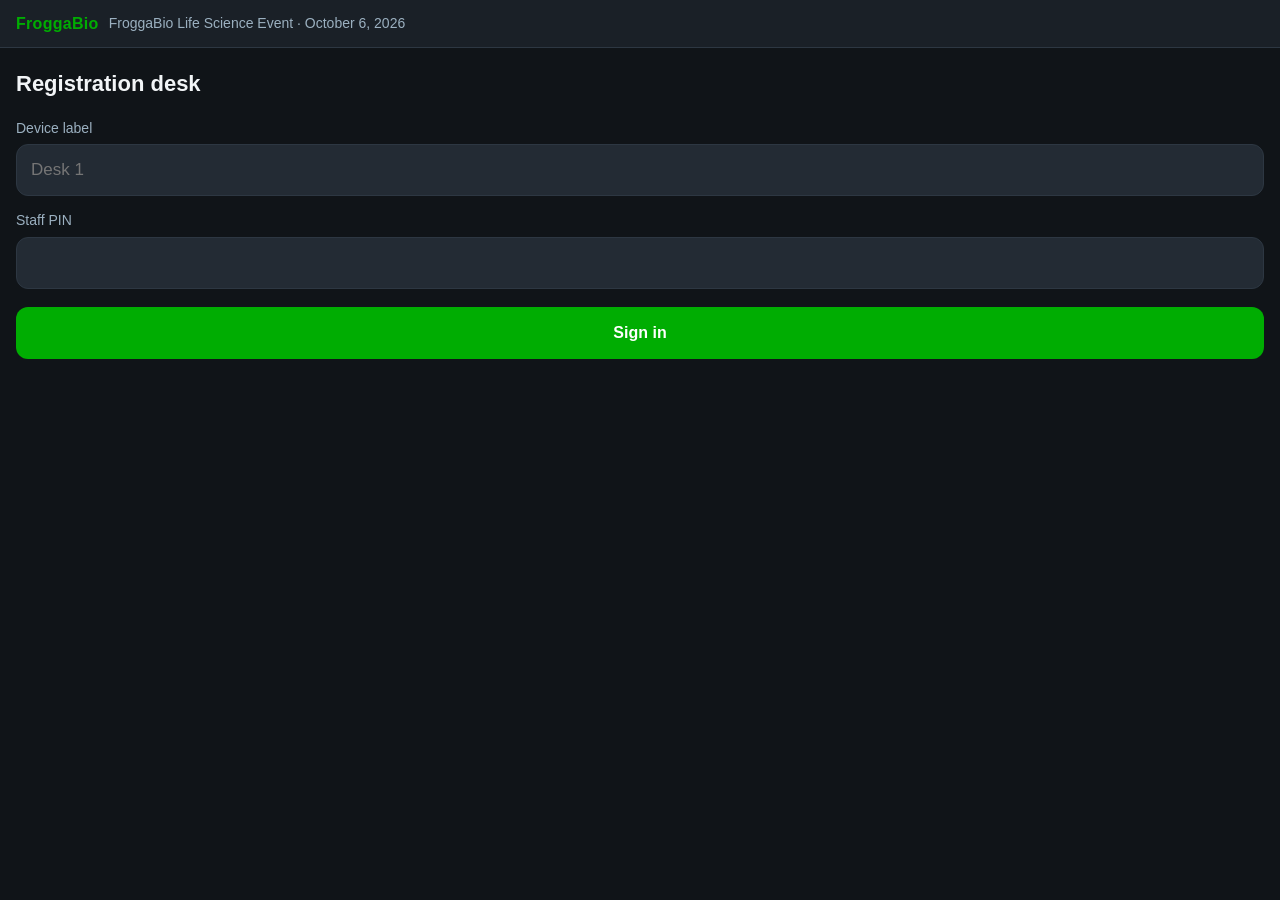
==== index.html @ 3f1a10dd "Event check-in system: HubSpot schema, QR pipeline, offline scanner Registrants get a QR by email; d" ====
<!doctype html>
<html lang="en">
<head>
<meta charset="utf-8">
<meta name="viewport" content="width=device-width, initial-scale=1, viewport-fit=cover">
<meta name="theme-color" content="#101418">
<title>Event Check-In — FroggaBio</title>
<link rel="manifest" href="manifest.json">
<link rel="stylesheet" href="styles.css">
</head>
<body>

<header id="topbar">
  <span class="brand">FroggaBio</span>
  <span id="event-name" class="event"></span>
  <button id="btn-menu" class="ghost" hidden>Menu</button>
</header>

<!-- 1. LOGIN -->
<section id="screen-login" class="screen active">
  <h1>Registration desk</h1>
  <label for="device">Device label</label>
  <input id="device" type="text" autocomplete="off" placeholder="Desk 1" enterkeyhint="next">
  <label for="pin">Staff PIN</label>
  <input id="pin" type="password" inputmode="numeric" autocomplete="off" enterkeyhint="go">
  <button id="btn-login" class="primary">Sign in</button>
  <p id="login-error" class="error" role="alert"></p>
</section>

<!-- 2. PREPARE -->
<section id="screen-prepare" class="screen">
  <h1>Before doors open</h1>
  <div id="roster-warning" class="warning">
    <strong>No door list on this device.</strong>
    Download it now, while you have good Wi-Fi. Without it the scanner cannot check anyone in offline.
  </div>
  <div id="roster-state" class="card">
    <div class="stat"><span id="roster-count">0</span> attendees</div>
    <div class="muted">Last sync: <span id="roster-synced">never</span></div>
  </div>
  <button id="btn-roster" class="primary">Download door list</button>
  <button id="btn-to-scan" class="secondary">Go to scanning</button>
  <p id="prepare-msg" class="muted" role="status"></p>
</section>

<!-- 3. SCAN -->
<section id="screen-scan" class="screen">
  <div id="camera-wrap">
    <video id="video" playsinline muted></video>
    <canvas id="frame" hidden></canvas>
    <button id="btn-start-camera" class="primary big">Start scanning</button>
  </div>
</section>

<!-- 4. SEARCH -->
<section id="screen-search" class="screen">
  <h1>Find an attendee</h1>
  <input id="search-input" type="search" autocomplete="off" placeholder="Name, email, company or code">
  <ul id="search-results" class="list"></ul>
</section>

<!-- 5. DOOR LIST -->
<section id="screen-list" class="screen">
  <h1>Door list</h1>
  <div class="filters">
    <button class="filter active" data-filter="all">All</button>
    <button class="filter" data-filter="in">Checked in</button>
    <button class="filter" data-filter="out">Not yet</button>
  </div>
  <ul id="door-list" class="list"></ul>
</section>

<!-- 6. SETTINGS -->
<section id="screen-settings" class="screen">
  <h1>Settings</h1>
  <div class="card">
    <div class="muted">Signed in as</div>
    <div class="stat" id="settings-device">—</div>
  </div>
  <button id="btn-resync" class="secondary">Re-download door list</button>
  <button id="btn-clear" class="danger">Clear local data</button>
  <p class="muted">
    Clearing removes the door list and every queued scan from this phone. Do this
    after the event — and never while the queue is above zero.
  </p>
  <button id="btn-logout" class="secondary">Sign out</button>
</section>

<!-- Scan result. Lives at body level, not inside the scan screen, so a manual
     check-in from Search or Door list gets the same unmissable confirmation. -->
<div id="result" class="result" hidden>
  <div id="result-icon" class="result-icon"></div>
  <div id="result-name" class="result-name"></div>
  <div id="result-company" class="result-company"></div>
  <div id="result-note" class="result-note"></div>
</div>

<!-- confirmation dialog for manual check-in / undo -->
<div id="confirm" class="sheet" hidden>
  <div class="sheet-body">
    <div id="confirm-title" class="sheet-title"></div>
    <div id="confirm-text" class="muted"></div>
    <div class="sheet-actions">
      <button id="confirm-no" class="secondary">Cancel</button>
      <button id="confirm-yes" class="primary">Confirm</button>
    </div>
  </div>
</div>

<footer id="statusbar" hidden>
  <span id="status-counts">Checked in: 0 / 0</span>
  <span id="status-queue">Queue: 0</span>
  <span id="status-net" class="online">Online</span>
</footer>

<nav id="tabs" hidden>
  <button class="tab active" data-screen="scan">Scan</button>
  <button class="tab" data-screen="search">Search</button>
  <button class="tab" data-screen="list">Door list</button>
  <button class="tab" data-screen="settings">Settings</button>
</nav>

<script src="config.js"></script>
<script src="vendor/jsQR.min.js"></script>
<script src="db.js"></script>
<script src="app.js"></script>
</body>
</html>
---- styles.css ----
/*
 * Desk-staff UI: dark chrome so the camera preview is the bright thing on
 * screen, result blocks readable at arm's length, 48px tap targets.
 * Result colours are semantic only — never brand colours (spec §17).
 */
:root {
  --bg: #101418;
  --surface: #1a2027;
  --surface-2: #232b34;
  --text: #f2f5f7;
  --muted: #9bb0c0;
  --brand: #00ad02;
  --green: #12823a;
  --amber: #a86a00;
  --red: #a51f1f;
  --line: #2d3742;
  --radius: 12px;
}

* { box-sizing: border-box; }

/* Elements below set display on their class, which would otherwise beat the
   browser default for [hidden] and leave the sheet and result block on screen. */
[hidden] { display: none !important; }

html, body {
  margin: 0;
  height: 100%;
  background: var(--bg);
  color: var(--text);
  font: 16px/1.45 -apple-system, BlinkMacSystemFont, "Segoe UI", Roboto, Arial, sans-serif;
  -webkit-text-size-adjust: 100%;
}

body {
  display: flex;
  flex-direction: column;
  padding: env(safe-area-inset-top) env(safe-area-inset-right) env(safe-area-inset-bottom) env(safe-area-inset-left);
}

/* ---------- chrome ---------- */

#topbar {
  display: flex;
  align-items: center;
  gap: 10px;
  padding: 12px 16px;
  background: var(--surface);
  border-bottom: 1px solid var(--line);
  flex: 0 0 auto;
}

.brand { font-weight: 700; color: var(--brand); letter-spacing: .3px; }
.event { color: var(--muted); font-size: 14px; }

#statusbar {
  display: flex;
  justify-content: space-between;
  gap: 8px;
  padding: 10px 16px;
  background: var(--surface);
  border-top: 1px solid var(--line);
  font-size: 14px;
  font-variant-numeric: tabular-nums;
  flex: 0 0 auto;
}

#status-net.online { color: #7fd39b; }
#status-net.offline { color: #ffb4a3; }
#status-queue.pending { color: #ffcf7a; font-weight: 700; }

#tabs {
  display: flex;
  flex: 0 0 auto;
  background: var(--surface);
  border-top: 1px solid var(--line);
}

.tab {
  flex: 1;
  min-height: 52px;
  border: 0;
  background: transparent;
  color: var(--muted);
  font-size: 14px;
  font-weight: 600;
}

.tab.active { color: var(--text); box-shadow: inset 0 -3px 0 var(--brand); }

/* ---------- screens ---------- */

.screen {
  display: none;
  flex: 1 1 auto;
  overflow-y: auto;
  padding: 16px;
  -webkit-overflow-scrolling: touch;
}

.screen.active { display: block; }
#screen-scan.active { display: flex; flex-direction: column; padding: 0; }

h1 { font-size: 22px; margin: 4px 0 18px; }

label {
  display: block;
  margin: 14px 0 6px;
  font-size: 14px;
  color: var(--muted);
}

input[type="text"], input[type="password"], input[type="search"] {
  width: 100%;
  min-height: 52px;
  padding: 0 14px;
  font-size: 17px;
  color: var(--text);
  background: var(--surface-2);
  border: 1px solid var(--line);
  border-radius: var(--radius);
}

input:focus { outline: 2px solid var(--brand); outline-offset: 1px; }

button {
  font: inherit;
  cursor: pointer;
  min-height: 52px;
  border-radius: var(--radius);
  border: 1px solid transparent;
}

.primary { width: 100%; margin-top: 18px; background: var(--brand); color: #fff; font-weight: 700; }
.secondary { width: 100%; margin-top: 12px; background: var(--surface-2); color: var(--text); border-color: var(--line); }
.danger { width: 100%; margin-top: 12px; background: var(--red); color: #fff; font-weight: 600; }
.ghost { margin-left: auto; background: transparent; color: var(--muted); border: 0; min-height: 44px; }
.big { font-size: 19px; min-height: 64px; }

.card {
  background: var(--surface);
  border: 1px solid var(--line);
  border-radius: var(--radius);
  padding: 14px;
  margin-bottom: 8px;
}

.stat { font-size: 24px; font-weight: 700; }
.muted { color: var(--muted); font-size: 14px; }
.error { color: #ff9d8f; min-height: 20px; }

.warning {
  background: #3a2a05;
  border: 1px solid #7a5c12;
  border-radius: var(--radius);
  padding: 14px;
  margin-bottom: 14px;
  font-size: 15px;
}

/* ---------- scanning ---------- */

#camera-wrap {
  position: relative;
  flex: 1 1 auto;
  display: flex;
  align-items: center;
  justify-content: center;
  background: #000;
  overflow: hidden;
}

#video { width: 100%; height: 100%; object-fit: cover; }
#btn-start-camera { position: absolute; width: auto; padding: 0 28px; margin: 0; }

.result {
  position: fixed;
  inset: 0;
  z-index: 15;
  display: flex;
  flex-direction: column;
  align-items: center;
  justify-content: center;
  gap: 6px;
  padding: 24px;
  text-align: center;
  color: #fff;
}

.result.ok { background: var(--green); }
.result.warn { background: var(--amber); }
.result.bad { background: var(--red); }

.result-icon { font-size: 56px; line-height: 1; }
.result-name { font-size: 30px; font-weight: 700; }
.result-company { font-size: 18px; opacity: .92; }
.result-note { font-size: 17px; margin-top: 8px; }

/* ---------- lists ---------- */

.list { list-style: none; margin: 12px 0 0; padding: 0; }

.list li {
  display: flex;
  align-items: center;
  gap: 12px;
  min-height: 60px;
  padding: 10px 12px;
  background: var(--surface);
  border: 1px solid var(--line);
  border-radius: var(--radius);
  margin-bottom: 8px;
}

.list .who { flex: 1 1 auto; min-width: 0; }
.list .who b { display: block; font-size: 17px; overflow: hidden; text-overflow: ellipsis; white-space: nowrap; }
.list .who span { display: block; color: var(--muted); font-size: 13px; overflow: hidden; text-overflow: ellipsis; white-space: nowrap; }
.list button { min-width: 96px; min-height: 48px; background: var(--surface-2); color: var(--text); border-color: var(--line); }
.list .badge { flex: 0 0 auto; white-space: nowrap; font-size: 13px; font-weight: 700; padding: 6px 10px; border-radius: 999px; }
.list button { flex: 0 0 auto; }
.badge.in { background: var(--green); color: #fff; }
.badge.out { background: var(--surface-2); color: var(--muted); }

.filters { display: flex; gap: 8px; }
.filter { flex: 1; background: var(--surface-2); color: var(--muted); border-color: var(--line); font-size: 14px; }
.filter.active { color: var(--text); border-color: var(--brand); }

/* ---------- confirm sheet ---------- */

.sheet {
  position: fixed;
  inset: 0;
  background: rgba(0, 0, 0, .6);
  display: flex;
  align-items: flex-end;
  z-index: 20;
}

.sheet-body {
  width: 100%;
  background: var(--surface);
  border-top-left-radius: 16px;
  border-top-right-radius: 16px;
  padding: 20px 16px calc(20px + env(safe-area-inset-bottom));
}

.sheet-title { font-size: 20px; font-weight: 700; margin-bottom: 6px; }
.sheet-actions { display: flex; gap: 10px; margin-top: 16px; }
.sheet-actions button { flex: 1; margin-top: 0; }
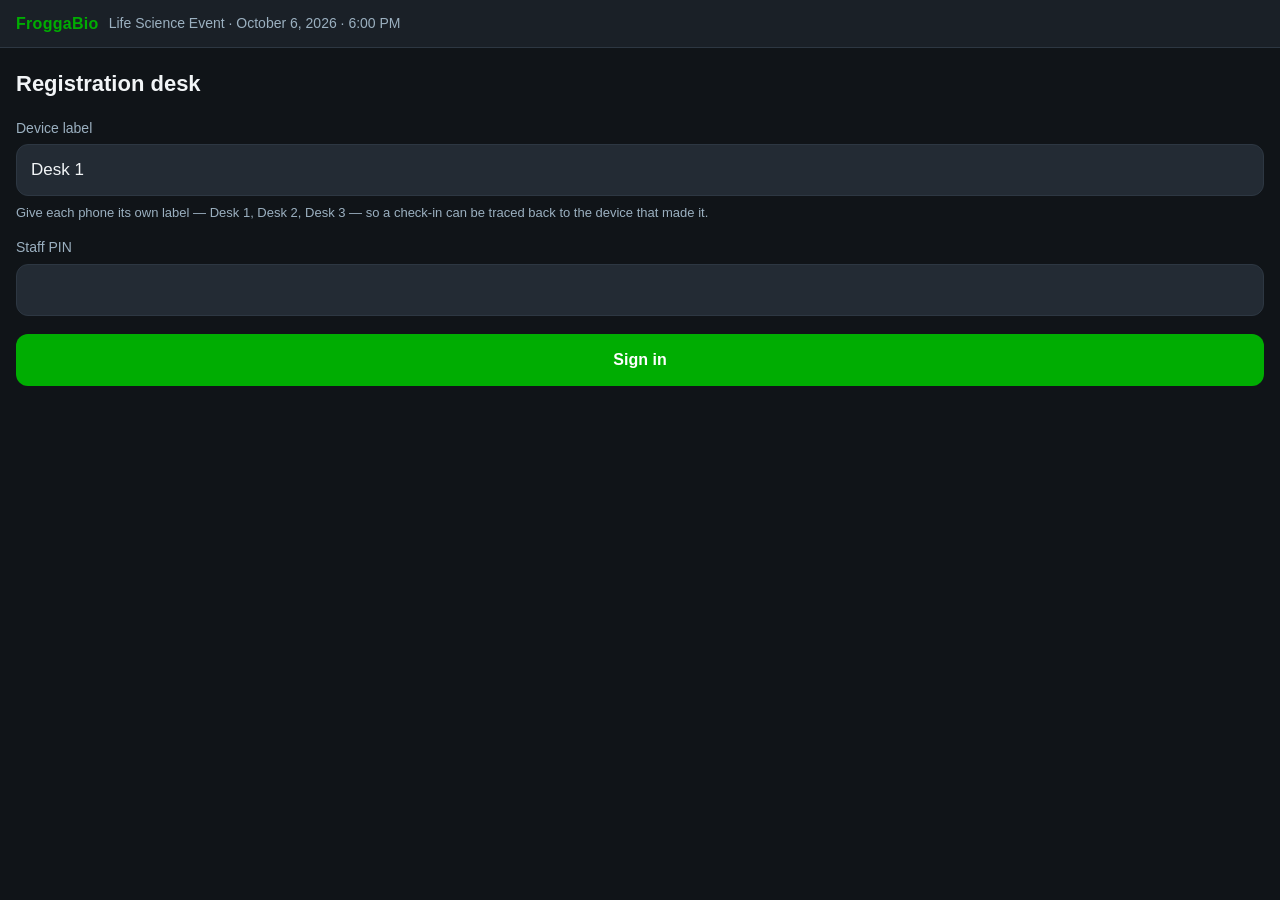
==== commit 80a8ded4: "Login: a real default device label, and errors that name the missing field The greyed-out 'Desk 1' p" ====
--- a/index.html
+++ b/index.html
@@ -20,7 +20,9 @@
 <section id="screen-login" class="screen active">
   <h1>Registration desk</h1>
   <label for="device">Device label</label>
-  <input id="device" type="text" autocomplete="off" placeholder="Desk 1" enterkeyhint="next">
+  <input id="device" type="text" autocomplete="off" value="Desk 1" enterkeyhint="next">
+  <p class="hint">Give each phone its own label — Desk 1, Desk 2, Desk 3 — so a
+  check-in can be traced back to the device that made it.</p>
   <label for="pin">Staff PIN</label>
   <input id="pin" type="password" inputmode="numeric" autocomplete="off" enterkeyhint="go">
   <button id="btn-login" class="primary">Sign in</button>
--- a/styles.css
+++ b/styles.css
@@ -148,6 +148,7 @@
 .stat { font-size: 24px; font-weight: 700; }
 .muted { color: var(--muted); font-size: 14px; }
 .error { color: #ff9d8f; min-height: 20px; }
+.hint { color: var(--muted); font-size: 13px; margin: 8px 0 0; }
 
 .warning {
   background: #3a2a05;
